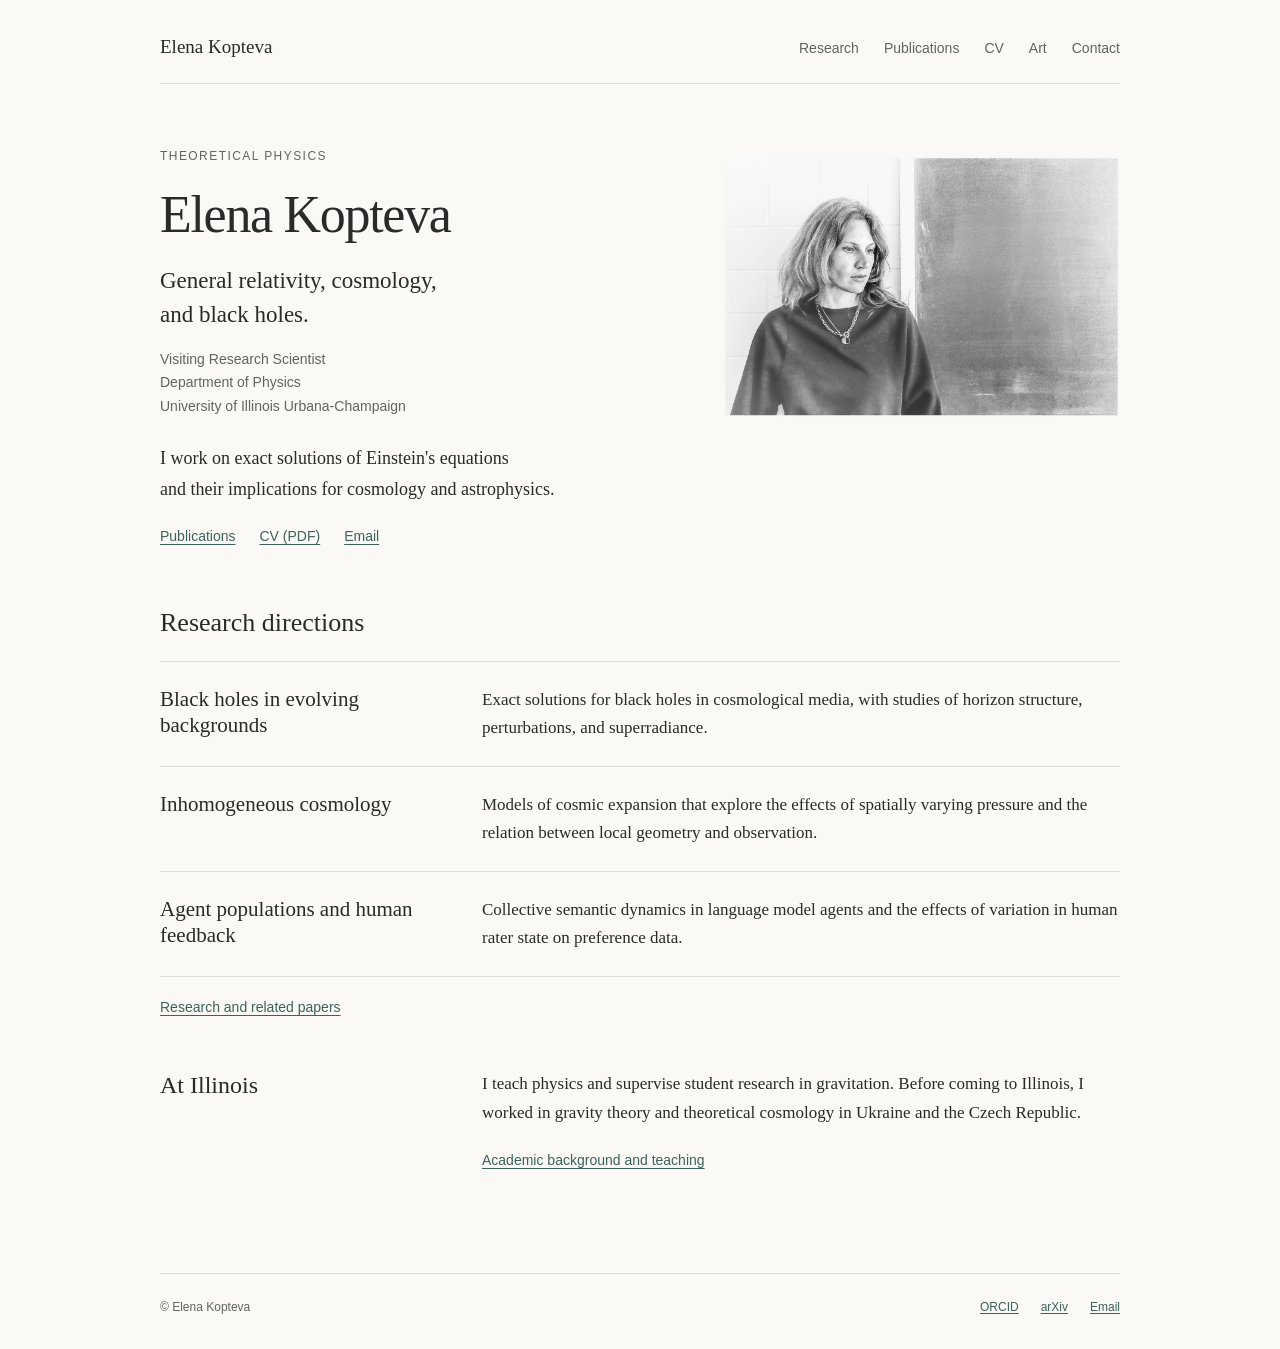
==== index.html @ e022f146 "Update index.html br" ====
<!DOCTYPE html>
<html lang="en">
<head>
  <meta charset="utf-8">
  <meta name="viewport" content="width=device-width, initial-scale=1">
  <title>Elena Kopteva | Theoretical physics</title>
  <meta name="description" content="Elena Kopteva, theoretical physicist at the University of Illinois Urbana-Champaign. General relativity, cosmology, black holes, and agent research.">
  <meta name="color-scheme" content="light">
  <link rel="canonical" href="https://elena-kopteva.github.io/">
  <meta property="og:title" content="Elena Kopteva | Theoretical physics">
  <meta property="og:description" content="Elena Kopteva, theoretical physicist at the University of Illinois Urbana-Champaign. General relativity, cosmology, black holes, and agent research.">
  <meta property="og:type" content="website">
  <meta property="og:url" content="https://elena-kopteva.github.io/">
  <meta property="og:image" content="https://elena-kopteva.github.io/assets/profile.jpg">
  <meta property="og:image:alt" content="Elena Kopteva beside a blackboard">
  <link rel="stylesheet" href="assets/site.css">
  <script src="assets/legacy-links.js" defer></script>
  <script type="application/ld+json">
{
  "@context": "https://schema.org",
  "@type": "Person",
  "name": "Elena Kopteva",
  "alternateName": "Olena Koptieva",
  "url": "https://elena-kopteva.github.io",
  "email": "mailto:koptieva@illinois.edu",
  "jobTitle": "Visiting Research Scientist (Teaching and Research)",
  "description": "Theoretical physicist specializing in exact solutions of Einstein's equations, black holes in evolving cosmological backgrounds, black hole perturbations, superradiance, and quasinormal modes.",
  "affiliation": {
    "@type": "Organization",
    "name": "University of Illinois Urbana-Champaign",
    "url": "https://illinois.edu"
  },
  "identifier": [
    {
      "@type": "PropertyValue",
      "propertyID": "ORCID",
      "value": "https://orcid.org/0000-0001-8364-0481"
    },
    {
      "@type": "PropertyValue",
      "propertyID": "arXiv",
      "value": "https://arxiv.org/a/kopteva_e_1"
    }
  ],
  "knowsAbout": [
    "General Relativity",
    "Exact Solutions of Einstein's Equations",
    "Black Hole Physics",
    "Cosmological Models",
    "Quasinormal Modes",
    "Superradiance",
    "Kiselev Spacetimes",
    "Stephani Cosmologies",
    "Nonlinear Dynamics"
  ],
  "knowsLanguage": [
    "English",
    "Ukrainian",
    "Russian",
    "Czech"
  ],
  "sameAs": [
    "https://orcid.org/0000-0001-8364-0481",
    "https://arxiv.org/a/kopteva_e_1",
    "https://github.com/elena-kopteva",
    "https://www.linkedin.com/in/elena-kopteva-72948434/"
  ],
  "subjectOf": {
    "@type": "DigitalDocument",
    "name": "Curriculum Vitae (structured)",
    "encodingFormat": "application/json",
    "url": "https://elena-kopteva.github.io/cv.json"
  },
  "image": "https://elena-kopteva.github.io/assets/profile.jpg"
}
  </script>
</head>
<body>
  <a class="skip-link" href="#main">Skip to content</a>
  <header class="site-header container">
    <div class="header-inner">
      <a class="brand" href="index.html" aria-current="page">Elena Kopteva</a>
      <nav class="site-nav" aria-label="Main navigation">
        <a href="research.html">Research</a>
        <a href="publications.html">Publications</a>
        <a href="cv.html">CV</a>
        <a href="art.html">Art</a>
        <a href="contact.html">Contact</a>
      </nav>
    </div>
  </header>
  <main id="main" class="container" tabindex="-1">
    <section class="intro" aria-labelledby="identity-heading">
      <div>
        <p class="eyebrow">Theoretical physics</p>
        <h1 id="identity-heading">Elena Kopteva</h1>
        <p class="identity">General relativity, cosmology,<br>and black holes.</p>
        <p class="affiliation">Visiting Research Scientist<br>Department of Physics<br>University of Illinois Urbana-Champaign</p>
        <p>I work on exact solutions of Einstein's equations<br>and their implications for cosmology and astrophysics.</p>
        <div class="text-links"><a href="publications.html">Publications</a><a href="assets/CV.pdf">CV (PDF)</a><a href="mailto:koptieva@illinois.edu">Email</a></div>
      </div>
      <figure class="portrait">
        <img src="assets/profile.jpg" width="1332" height="878" alt="Elena Kopteva beside a blackboard">
      </figure>
    </section>

    <section class="home-section" id="research" aria-labelledby="research-heading">
      <h2 id="research-heading">Research directions</h2>
      <div class="research-list">
        <article class="research-item">
          <h3><a href="research.html#black-holes">Black holes in evolving backgrounds</a></h3>
          <p>Exact solutions for black holes in cosmological media, with studies of horizon structure, perturbations, and superradiance.</p>
        </article>
        <article class="research-item">
          <h3><a href="research.html#cosmology">Inhomogeneous cosmology</a></h3>
          <p>Models of cosmic expansion that explore the effects of spatially varying pressure and the relation between local geometry and observation.</p>
        </article>
        <article class="research-item">
          <h3><a href="research.html#agent-systems">Agent populations and human feedback</a></h3>
          <p>Collective semantic dynamics in language model agents and the effects of variation in human rater state on preference data.</p>
        </article>
      </div>
      <p class="section-link"><a href="research.html">Research and related papers</a></p>
    </section>

    <section class="home-note" id="about" aria-labelledby="about-heading">
      <h2 id="about-heading">At Illinois</h2>
      <div>
        <p>I teach physics and supervise student research in gravitation. Before coming to Illinois, I worked in gravity theory and theoretical cosmology in Ukraine and the Czech Republic.</p>
        <p class="section-link"><a href="cv.html">Academic background and teaching</a></p>
      </div>
    </section>
  </main>
  <footer class="site-footer container">
    <div class="footer-inner">
      <span>© Elena Kopteva</span>
      <div class="footer-links">
        <a href="https://orcid.org/0000-0001-8364-0481">ORCID</a>
        <a href="https://arxiv.org/a/kopteva_e_1">arXiv</a>
        <a href="mailto:koptieva@illinois.edu">Email</a>
      </div>
    </div>
  </footer>
</body>
</html>
---- assets/site.css ----
:root {
  color-scheme: light;
  --paper: #faf9f6;
  --ink: #292b28;
  --muted: #62645e;
  --accent: #3d625b;
  --rule: #dcded7;
  --serif: Georgia, 'Times New Roman', serif;
  --sans: -apple-system, BlinkMacSystemFont, 'Segoe UI', sans-serif;
}
* { box-sizing: border-box; }
body { margin: 0; background: var(--paper); color: var(--ink); font: 18px/1.7 var(--serif); }
a { color: var(--accent); text-decoration-thickness: 1px; text-underline-offset: .2em; }
a:hover { color: var(--ink); }
a:focus-visible { outline: 2px solid var(--accent); outline-offset: 5px; }
img { display: block; max-width: 100%; height: auto; }
.container { width: min(960px, calc(100% - 64px)); margin-inline: auto; }
.site-header { padding-top: 34px; }
.header-inner { display: flex; align-items: baseline; justify-content: space-between; gap: 32px; padding-bottom: 22px; border-bottom: 1px solid var(--rule); }
.brand { font: 19px/1.4 var(--serif); color: var(--ink); text-decoration: none; white-space: nowrap; }
.site-nav { display: flex; flex-wrap: wrap; gap: 10px 25px; font: 14px/1.8 var(--sans); }
.site-nav a { color: var(--muted); text-decoration: none; }
.site-nav a:hover, .site-nav a[aria-current='page'] { color: var(--ink); text-decoration: underline; text-underline-offset: .5em; }
.skip-link { position: absolute; left: 20px; top: -100px; background: var(--paper); padding: 8px 16px; z-index: 2; }
.skip-link:focus { top: 12px; }
main { min-height: 62vh; padding-top: 62px; padding-bottom: 80px; }
h1, h2, h3 { font-family: var(--serif); font-weight: 400; line-height: 1.25; }
h1 { font-size: clamp(37px, 4.3vw, 52px); letter-spacing: -.025em; margin: 0 0 25px; }
h2 { font-size: 29px; margin: 0 0 21px; }
h3 { font-size: 23px; margin: 0 0 12px; }
p { margin: 0 0 20px; }
.eyebrow { font: 12px/1.7 var(--sans); letter-spacing: .12em; text-transform: uppercase; color: var(--muted); margin-bottom: 15px; }
.muted, .metadata { color: var(--muted); }
.metadata { font: 14px/1.65 var(--sans); }
.intro { display: grid; grid-template-columns: minmax(0, 1.3fr) minmax(0, 1fr); gap: 48px; align-items: start; }
.intro h1 { margin-bottom: 17px; }
.identity { font-size: 23px; line-height: 1.5; margin-bottom: 15px; }
.affiliation { font: 14px/1.7 var(--sans); color: var(--muted); margin-bottom: 24px; }
.portrait { margin: 10px 0 0; }
.portrait img { width: 100%; }
.text-links { display: flex; flex-wrap: wrap; gap: 10px 24px; font: 14px/1.8 var(--sans); }
.home-section { margin-top: 58px; }
.home-section > h2 { font-size: 26px; }
.research-list { border-top: 1px solid var(--rule); }
.research-item { display: grid; grid-template-columns: 280px minmax(0, 1fr); gap: 42px; padding: 24px 0; border-bottom: 1px solid var(--rule); }
.research-item h3 { font-size: 21px; margin: 0; }
.research-item h3 a { color: var(--ink); text-decoration: none; }
.research-item h3 a:hover { text-decoration: underline; }
.research-item p { font-size: 17px; line-height: 1.65; margin: 0; }
.section-link { margin-top: 18px; font: 14px/1.8 var(--sans); }
.home-note { display: grid; grid-template-columns: 280px minmax(0, 1fr); gap: 42px; margin-top: 50px; }
.home-note h2 { font-size: 24px; }
.home-note p { font-size: 17px; }
.home-note .section-link { font-size: 14px; }
.page-heading { margin-bottom: 48px; max-width: 700px; }
.page-heading h1 { margin-bottom: 19px; }
.prose { max-width: 690px; }
.research-section { margin-top: 52px; padding-top: 36px; border-top: 1px solid var(--rule); }
.research-section h3 { margin-top: 32px; }
.paper-links { padding-left: 22px; font-size: 16px; }
.paper-links li { margin-bottom: 9px; }
.research-figure { max-width: 320px; margin: 30px 0 0; }
.research-figure figcaption { font: 13px/1.6 var(--sans); color: var(--muted); margin-top: 12px; }
.contents { display: flex; flex-wrap: wrap; gap: 8px 24px; font: 14px/1.7 var(--sans); margin-top: 25px; }
.publication-year { display: grid; grid-template-columns: 90px minmax(0, 1fr); gap: 30px; padding-top: 30px; margin-top: 32px; border-top: 1px solid var(--rule); }
.publication-year > h2 { font-size: 24px; }
.publication-list { list-style: none; margin: 0; padding: 0; }
.publication { margin-bottom: 30px; }
.publication h3 { font-size: 20px; line-height: 1.45; margin: 0 0 8px; }
.publication h3 a { color: var(--ink); text-decoration: none; }
.publication h3 a:hover { text-decoration: underline; }
.publication p { margin: 0 0 5px; font-size: 15px; line-height: 1.6; }
.publication .text-links { font-size: 13px; gap: 18px; margin-top: 8px; }
.cv-section { max-width: 730px; border-top: 1px solid var(--rule); margin-top: 42px; padding-top: 28px; }
.cv-entry { margin-top: 25px; }
.cv-entry h3 { font-size: 20px; margin-bottom: 7px; }
.cv-entry p, .cv-entry li { font-size: 16px; margin-bottom: 8px; }
.cv-entry ul { padding-left: 22px; margin-top: 8px; }
.cv-entry .metadata { font-size: 13px; }
.cv-detail { margin: 8px 0; font-size: 16px; }
.cv-detail dt { font: 12px/1.7 var(--sans); color: var(--muted); }
.cv-detail dd { margin: 0; }
.teaching-terms { width: 100%; border-collapse: collapse; font: 13px/1.6 var(--sans); margin-top: 14px; }
.teaching-terms th, .teaching-terms td { text-align: left; vertical-align: top; padding: 8px 12px 8px 0; border-bottom: 1px solid var(--rule); }
.teaching-terms th { font-weight: 500; color: var(--muted); }
.teaching-terms th:first-child { width: 25%; }
.gallery { display: grid; grid-template-columns: repeat(2, minmax(0, 1fr)); align-items: start; gap: 48px 40px; }
.gallery figure { margin: 0; }
.gallery img { width: 100%; height: 340px; object-fit: contain; object-position: left center; }
.gallery figcaption { margin-top: 16px; font: 13px/1.7 var(--sans); color: var(--muted); }
.gallery figcaption strong { display: block; font: 19px/1.5 var(--serif); color: var(--ink); margin-bottom: 3px; }
.contact-email { font-size: 25px; overflow-wrap: anywhere; }
.site-footer { border-top: 1px solid var(--rule); padding: 23px 0 30px; font: 12px/1.8 var(--sans); color: var(--muted); }
.footer-inner { display: flex; flex-wrap: wrap; justify-content: space-between; gap: 8px 24px; }
.footer-links { display: flex; flex-wrap: wrap; gap: 22px; }
[id] { scroll-margin-top: 24px; }
@media (max-width: 760px) {
  .container { width: calc(100% - 40px); }
  .site-header { padding-top: 22px; }
  .header-inner { display: block; padding-bottom: 19px; }
  .site-nav { margin-top: 16px; gap: 10px 23px; }
  main { padding-top: 38px; padding-bottom: 52px; }
  .intro { grid-template-columns: minmax(0, 1fr) 280px; gap: 28px; }
  .identity { font-size: 21px; }
  .research-item, .home-note { grid-template-columns: 220px minmax(0, 1fr); gap: 24px; }
  .gallery { gap: 36px 25px; }
  .gallery img { height: 260px; }
}
@media (max-width: 680px) {
  .intro { display: flex; flex-direction: column; gap: 26px; }
  .portrait { width: min(100%, 400px); margin-top: 0; }
}
@media (max-width: 560px) {
  body { font-size: 17px; }
  .research-item, .home-note { grid-template-columns: 1fr; gap: 12px; }
  .home-section { margin-top: 40px; }
  .home-note { margin-top: 36px; }
  .home-note h2 { margin-bottom: 0; }
  .publication-year { grid-template-columns: 1fr; gap: 8px; }
  .publication-year > h2 { margin-bottom: 10px; }
  .gallery { grid-template-columns: 1fr; gap: 36px; }
  .gallery img { height: auto; max-height: 460px; object-position: left; }
  .page-heading { margin-bottom: 35px; }
}
@media print {
  body { background: #fff; font-size: 11pt; color: #000; }
  .container { width: 100%; }
  .site-header, .site-footer, .contents, .skip-link { display: none; }
  main { padding: 0; }
  a { color: #000; }
  h2, h3 { break-after: avoid; }
  .publication, .cv-entry, .gallery figure { break-inside: avoid; }
}
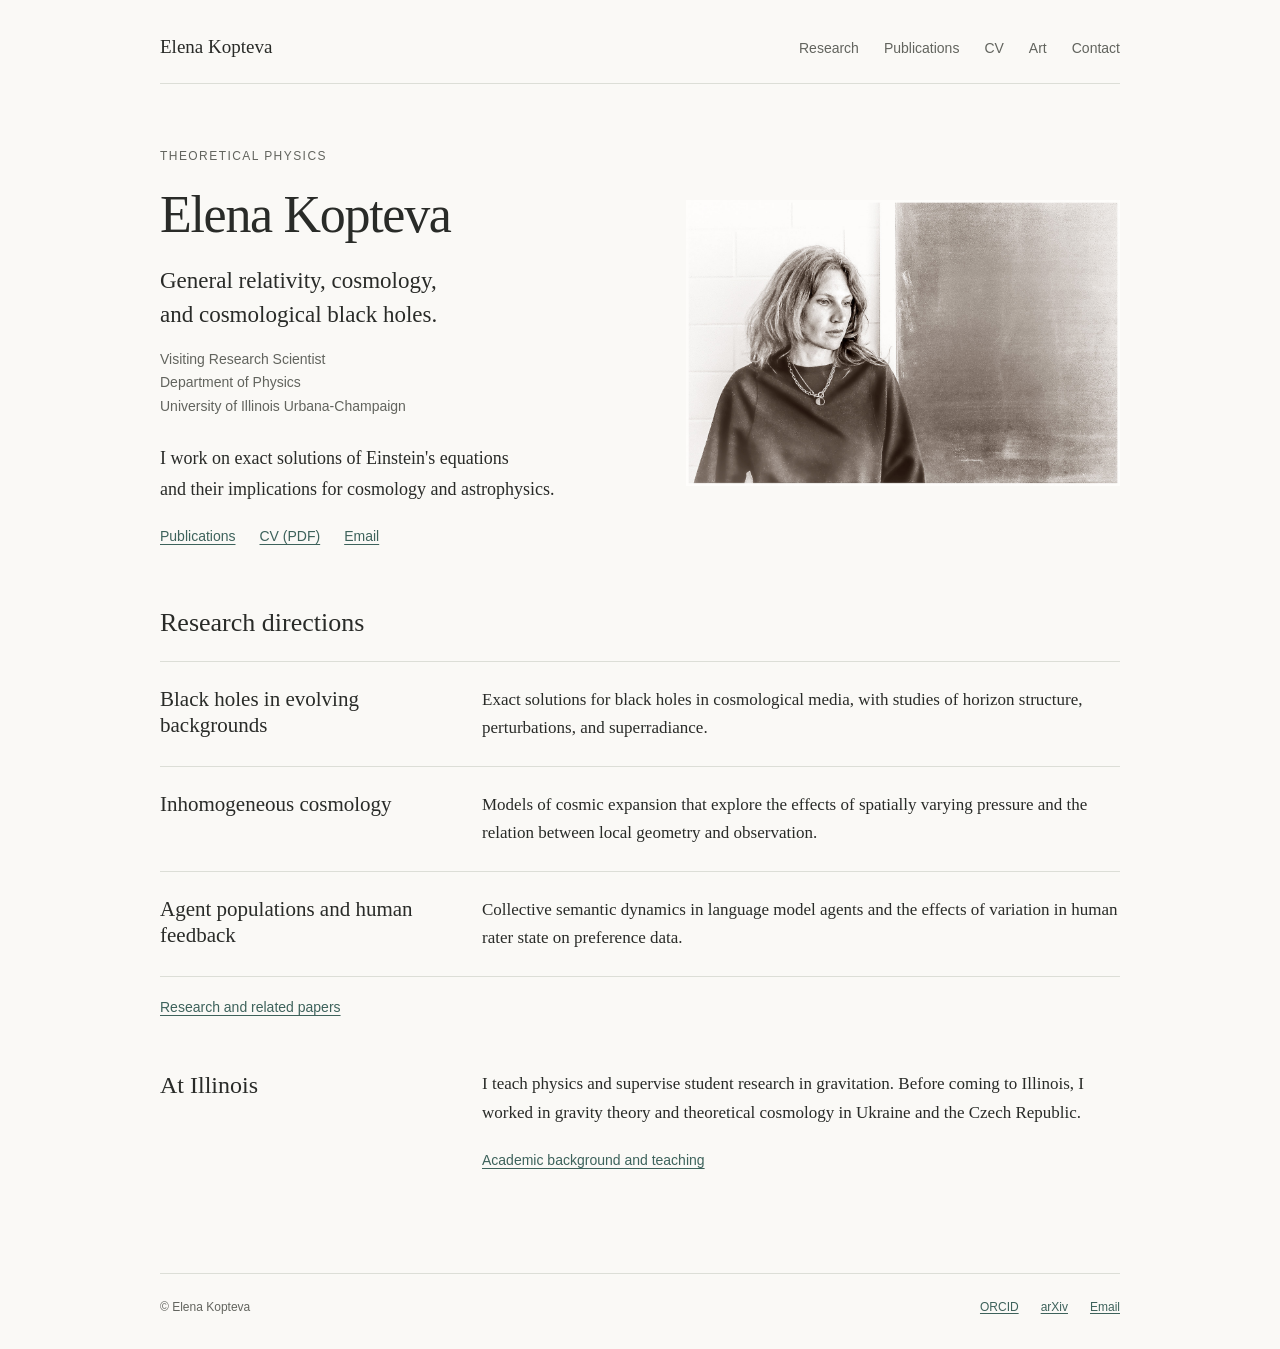
==== commit e12f9299: "Update index.html cosmological black holes" ====
--- a/index.html
+++ b/index.html
@@ -94,7 +94,7 @@
       <div>
         <p class="eyebrow">Theoretical physics</p>
         <h1 id="identity-heading">Elena Kopteva</h1>
-        <p class="identity">General relativity, cosmology,<br>and black holes.</p>
+        <p class="identity">General relativity, cosmology,<br>and cosmological black holes.</p>
         <p class="affiliation">Visiting Research Scientist<br>Department of Physics<br>University of Illinois Urbana-Champaign</p>
         <p>I work on exact solutions of Einstein's equations<br>and their implications for cosmology and astrophysics.</p>
         <div class="text-links"><a href="publications.html">Publications</a><a href="assets/CV.pdf">CV (PDF)</a><a href="mailto:koptieva@illinois.edu">Email</a></div>
--- a/assets/site.css
+++ b/assets/site.css
@@ -32,11 +32,11 @@
 .eyebrow { font: 12px/1.7 var(--sans); letter-spacing: .12em; text-transform: uppercase; color: var(--muted); margin-bottom: 15px; }
 .muted, .metadata { color: var(--muted); }
 .metadata { font: 14px/1.65 var(--sans); }
-.intro { display: grid; grid-template-columns: minmax(0, 1.3fr) minmax(0, 1fr); gap: 48px; align-items: start; }
+.intro { display: grid; grid-template-columns: minmax(0, 1.1fr) minmax(0, 1fr); gap: 48px; align-items: start; }
 .intro h1 { margin-bottom: 17px; }
 .identity { font-size: 23px; line-height: 1.5; margin-bottom: 15px; }
 .affiliation { font: 14px/1.7 var(--sans); color: var(--muted); margin-bottom: 24px; }
-.portrait { margin: 10px 0 0; }
+.portrait { margin: 54px 0 0; }
 .portrait img { width: 100%; }
 .text-links { display: flex; flex-wrap: wrap; gap: 10px 24px; font: 14px/1.8 var(--sans); }
 .home-section { margin-top: 58px; }
@@ -101,6 +101,7 @@
   .site-nav { margin-top: 16px; gap: 10px 23px; }
   main { padding-top: 38px; padding-bottom: 52px; }
   .intro { grid-template-columns: minmax(0, 1fr) 280px; gap: 28px; }
+  .portrait { margin-top: 32px; }
   .identity { font-size: 21px; }
   .research-item, .home-note { grid-template-columns: 220px minmax(0, 1fr); gap: 24px; }
   .gallery { gap: 36px 25px; }
@@ -108,7 +109,7 @@
 }
 @media (max-width: 680px) {
   .intro { display: flex; flex-direction: column; gap: 26px; }
-  .portrait { width: min(100%, 400px); margin-top: 0; }
+  .portrait { width: min(100%, 440px); margin-top: 0; }
 }
 @media (max-width: 560px) {
   body { font-size: 17px; }
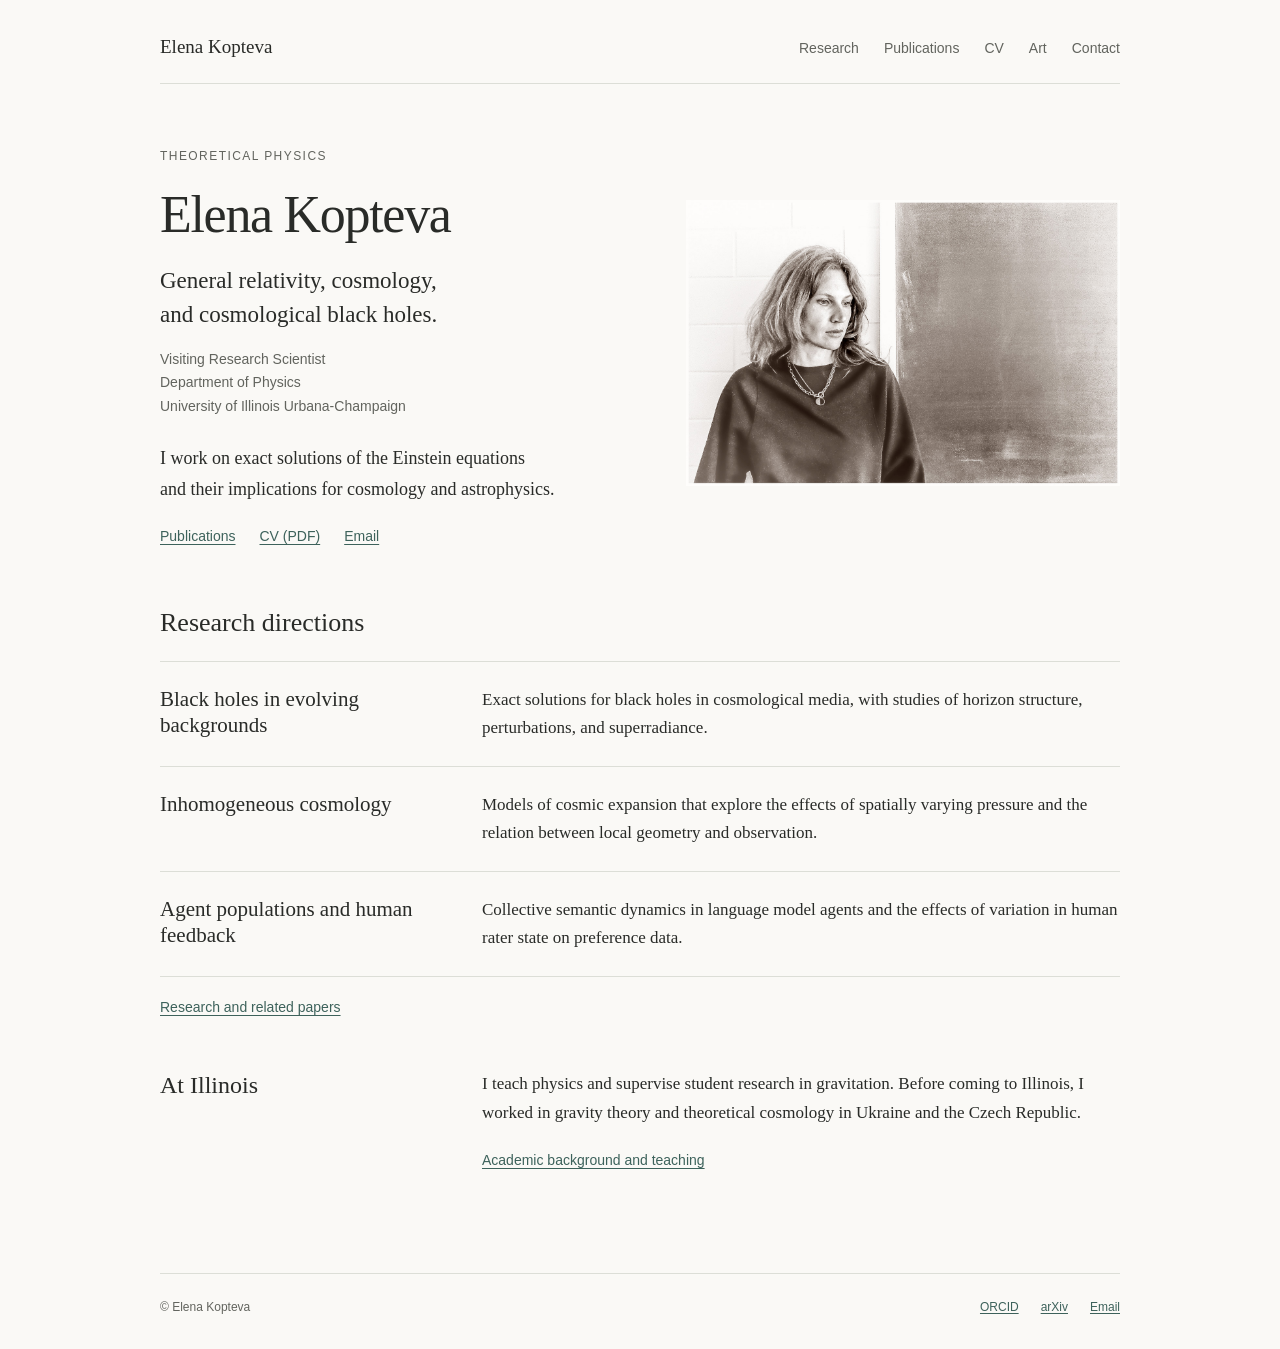
==== commit 20849892: "Update index.html the Einstein equations 2" ====
--- a/index.html
+++ b/index.html
@@ -24,7 +24,7 @@
   "url": "https://elena-kopteva.github.io",
   "email": "mailto:koptieva@illinois.edu",
   "jobTitle": "Visiting Research Scientist (Teaching and Research)",
-  "description": "Theoretical physicist specializing in exact solutions of Einstein's equations, black holes in evolving cosmological backgrounds, black hole perturbations, superradiance, and quasinormal modes.",
+  "description": "Theoretical physicist specializing in exact solutions of the Einstein equations, black holes in evolving cosmological backgrounds, black hole perturbations, superradiance, and quasinormal modes.",
   "affiliation": {
     "@type": "Organization",
     "name": "University of Illinois Urbana-Champaign",
@@ -96,7 +96,7 @@
         <h1 id="identity-heading">Elena Kopteva</h1>
         <p class="identity">General relativity, cosmology,<br>and cosmological black holes.</p>
         <p class="affiliation">Visiting Research Scientist<br>Department of Physics<br>University of Illinois Urbana-Champaign</p>
-        <p>I work on exact solutions of Einstein's equations<br>and their implications for cosmology and astrophysics.</p>
+        <p>I work on exact solutions of the Einstein equations<br>and their implications for cosmology and astrophysics.</p>
         <div class="text-links"><a href="publications.html">Publications</a><a href="assets/CV.pdf">CV (PDF)</a><a href="mailto:koptieva@illinois.edu">Email</a></div>
       </div>
       <figure class="portrait">
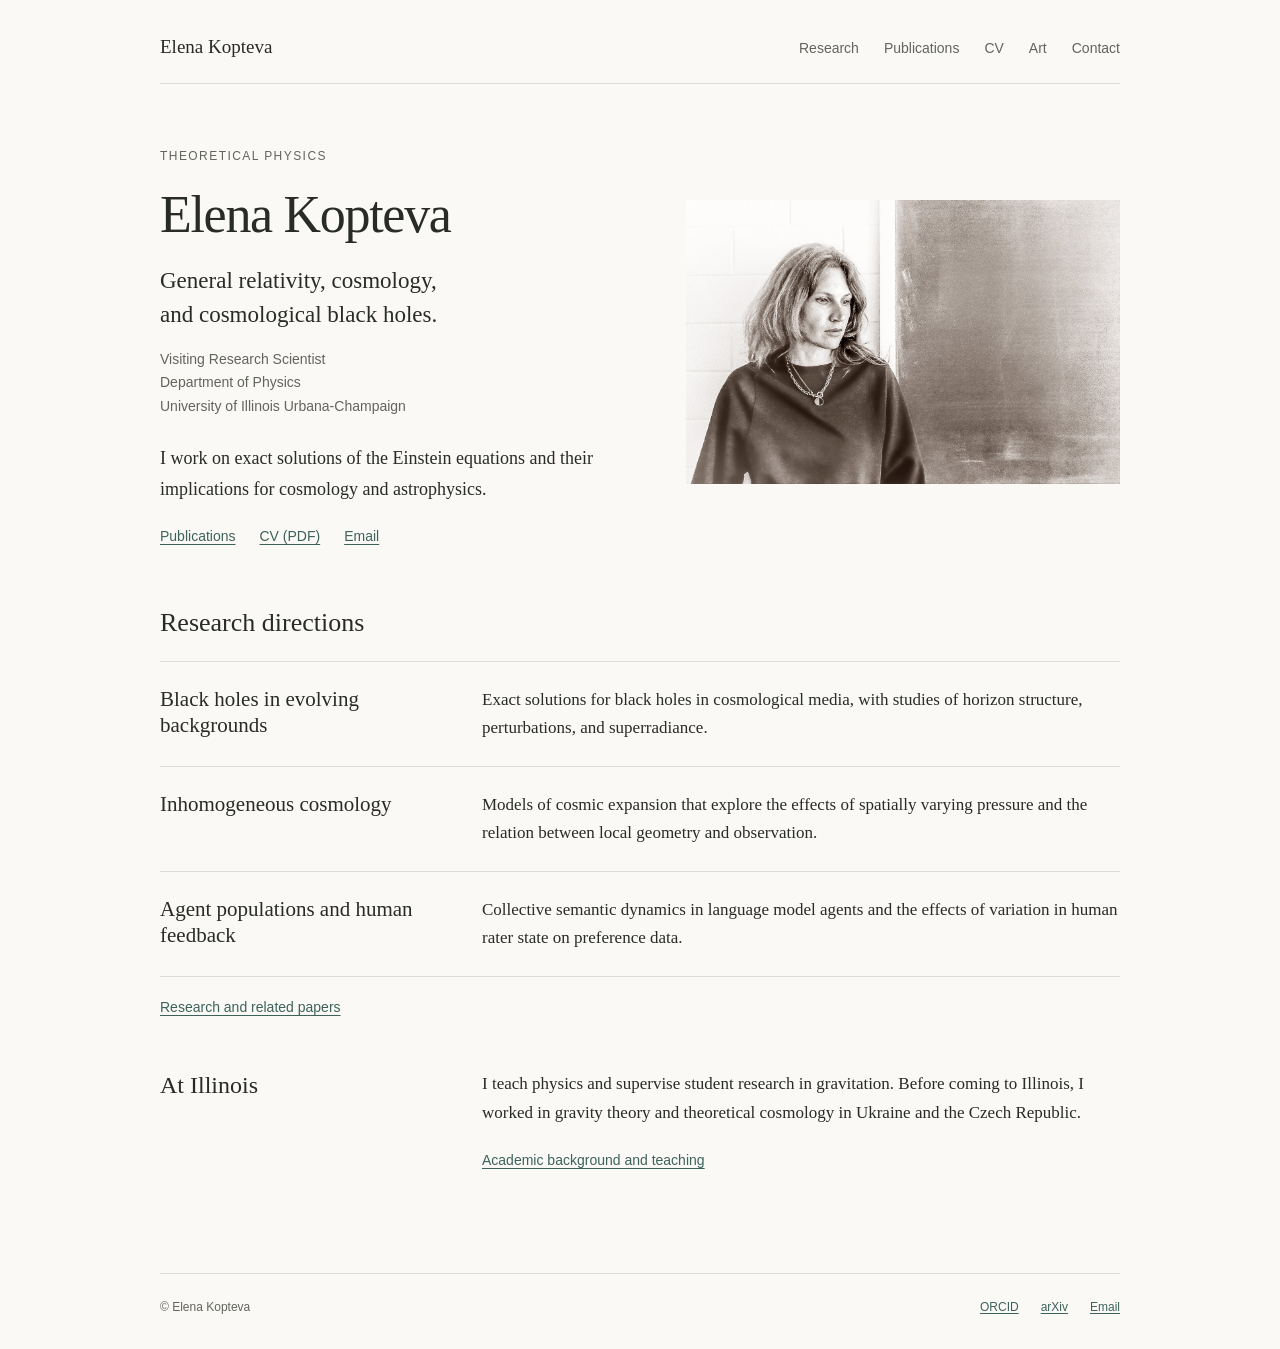
==== commit 1a6059f1: "Update index.html" ====
--- a/index.html
+++ b/index.html
@@ -96,7 +96,7 @@
         <h1 id="identity-heading">Elena Kopteva</h1>
         <p class="identity">General relativity, cosmology,<br>and cosmological black holes.</p>
         <p class="affiliation">Visiting Research Scientist<br>Department of Physics<br>University of Illinois Urbana-Champaign</p>
-        <p>I work on exact solutions of the Einstein equations<br>and their implications for cosmology and astrophysics.</p>
+        <p>I work on exact solutions of the Einstein equations and their implications for cosmology and astrophysics.</p>
         <div class="text-links"><a href="publications.html">Publications</a><a href="assets/CV.pdf">CV (PDF)</a><a href="mailto:koptieva@illinois.edu">Email</a></div>
       </div>
       <figure class="portrait">
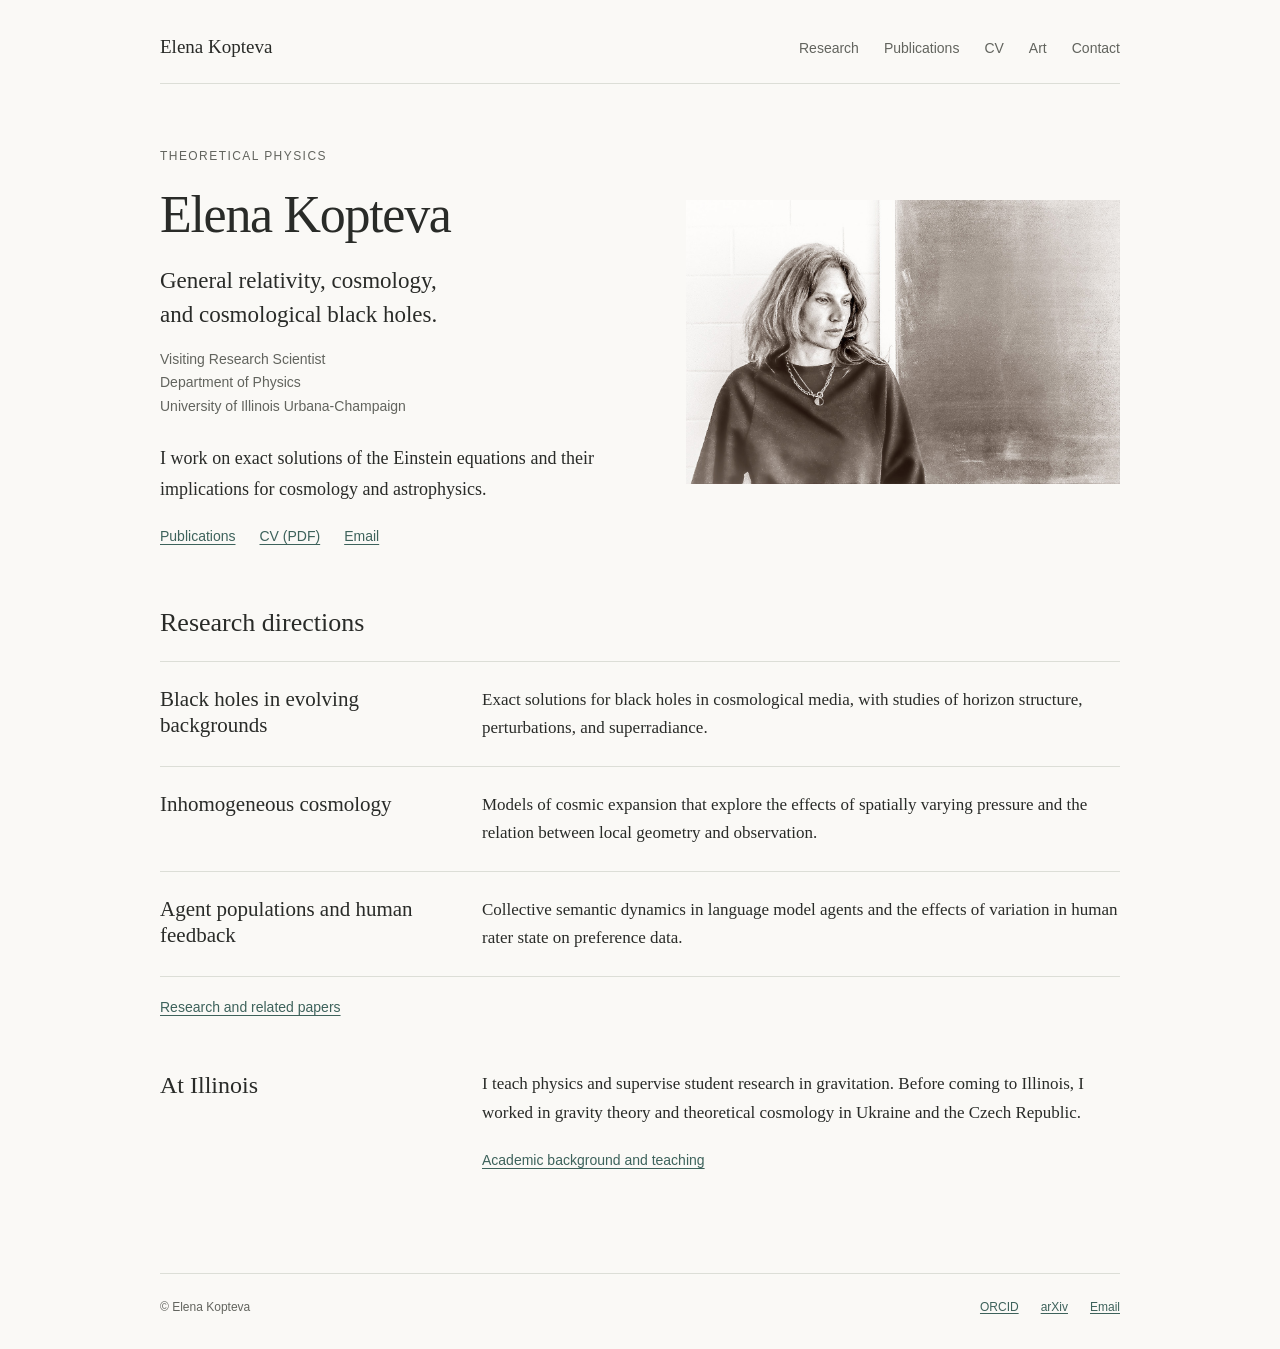
==== commit 6d250003: "Justify the homepage research statement" ====
--- a/index.html
+++ b/index.html
@@ -96,7 +96,7 @@
         <h1 id="identity-heading">Elena Kopteva</h1>
         <p class="identity">General relativity, cosmology,<br>and cosmological black holes.</p>
         <p class="affiliation">Visiting Research Scientist<br>Department of Physics<br>University of Illinois Urbana-Champaign</p>
-        <p>I work on exact solutions of the Einstein equations and their implications for cosmology and astrophysics.</p>
+        <p class="research-text">I work on exact solutions of the Einstein equations and their implications for cosmology and astrophysics.</p>
         <div class="text-links"><a href="publications.html">Publications</a><a href="assets/CV.pdf">CV (PDF)</a><a href="mailto:koptieva@illinois.edu">Email</a></div>
       </div>
       <figure class="portrait">
--- a/assets/site.css
+++ b/assets/site.css
@@ -33,6 +33,8 @@
 .muted, .metadata { color: var(--muted); }
 .metadata { font: 14px/1.65 var(--sans); }
 .intro { display: grid; grid-template-columns: minmax(0, 1.1fr) minmax(0, 1fr); gap: 48px; align-items: start; }
+.intro > div { max-width: 434px; }
+.intro .research-text { text-align: justify; text-justify: inter-word; }
 .intro h1 { margin-bottom: 17px; }
 .identity { font-size: 23px; line-height: 1.5; margin-bottom: 15px; }
 .affiliation { font: 14px/1.7 var(--sans); color: var(--muted); margin-bottom: 24px; }
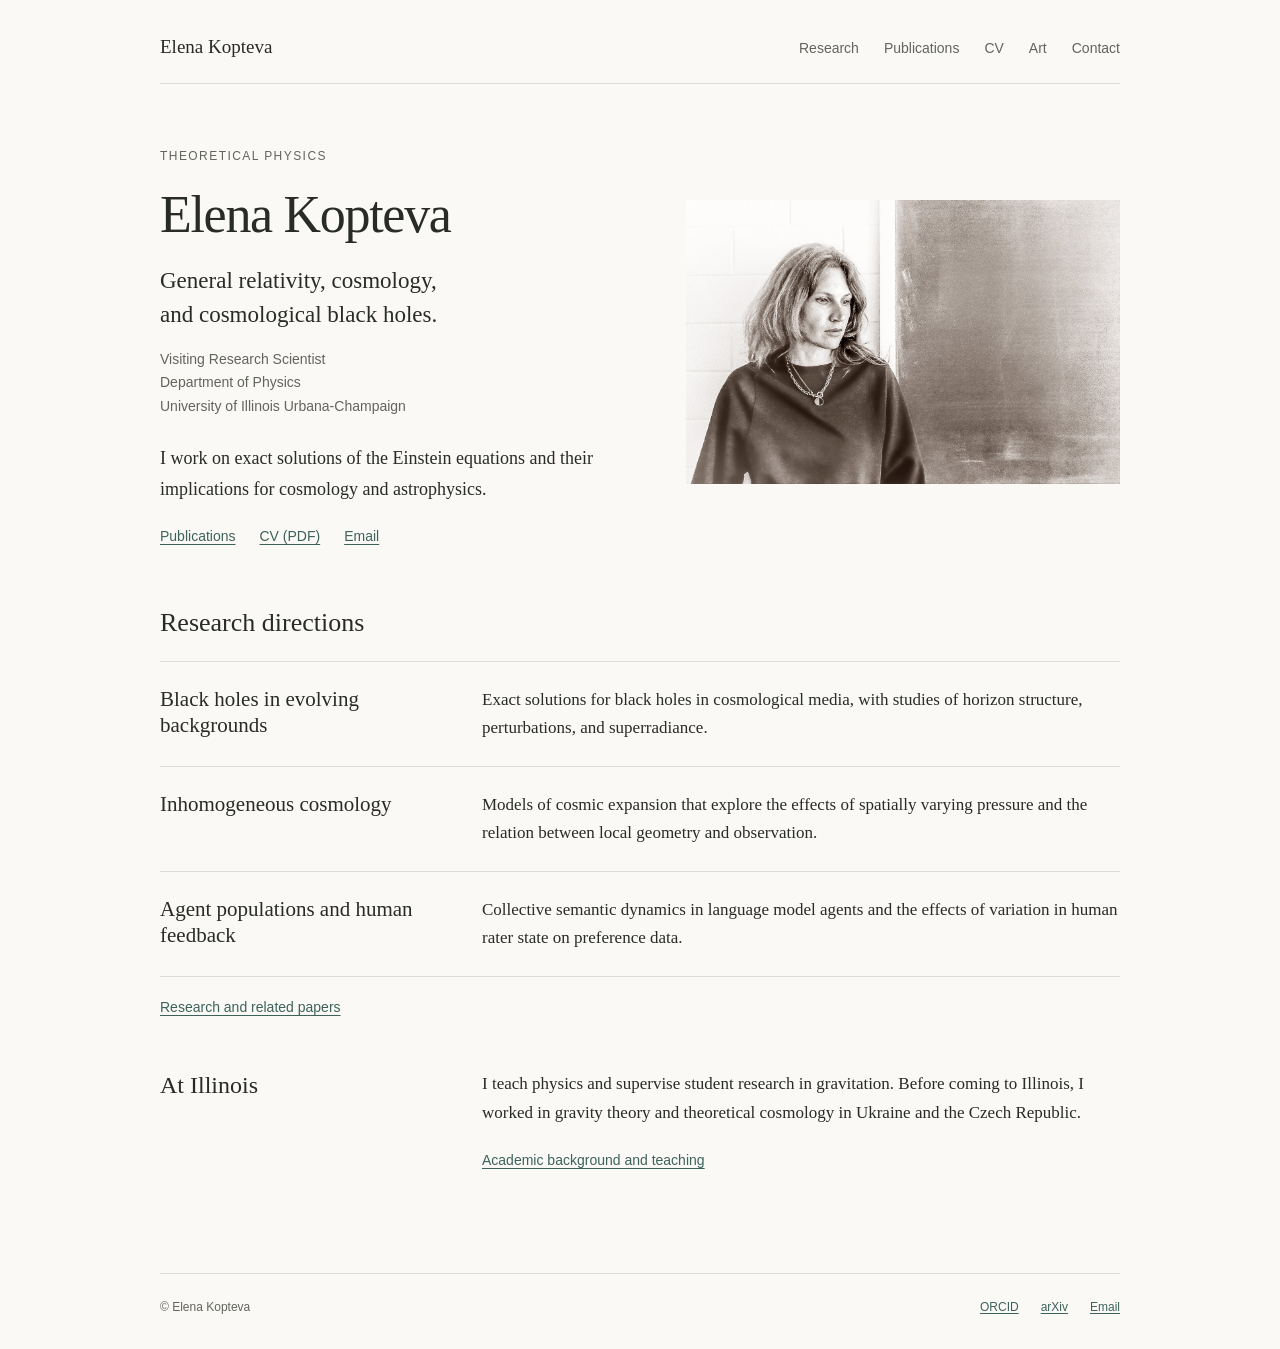
==== commit 0de7db12: "Update index.html no justify in hero" ====
--- a/index.html
+++ b/index.html
@@ -96,7 +96,7 @@
         <h1 id="identity-heading">Elena Kopteva</h1>
         <p class="identity">General relativity, cosmology,<br>and cosmological black holes.</p>
         <p class="affiliation">Visiting Research Scientist<br>Department of Physics<br>University of Illinois Urbana-Champaign</p>
-        <p class="research-text">I work on exact solutions of the Einstein equations and their implications for cosmology and astrophysics.</p>
+        <p>I work on exact solutions of the Einstein equations and their implications for cosmology and astrophysics.</p>
         <div class="text-links"><a href="publications.html">Publications</a><a href="assets/CV.pdf">CV (PDF)</a><a href="mailto:koptieva@illinois.edu">Email</a></div>
       </div>
       <figure class="portrait">
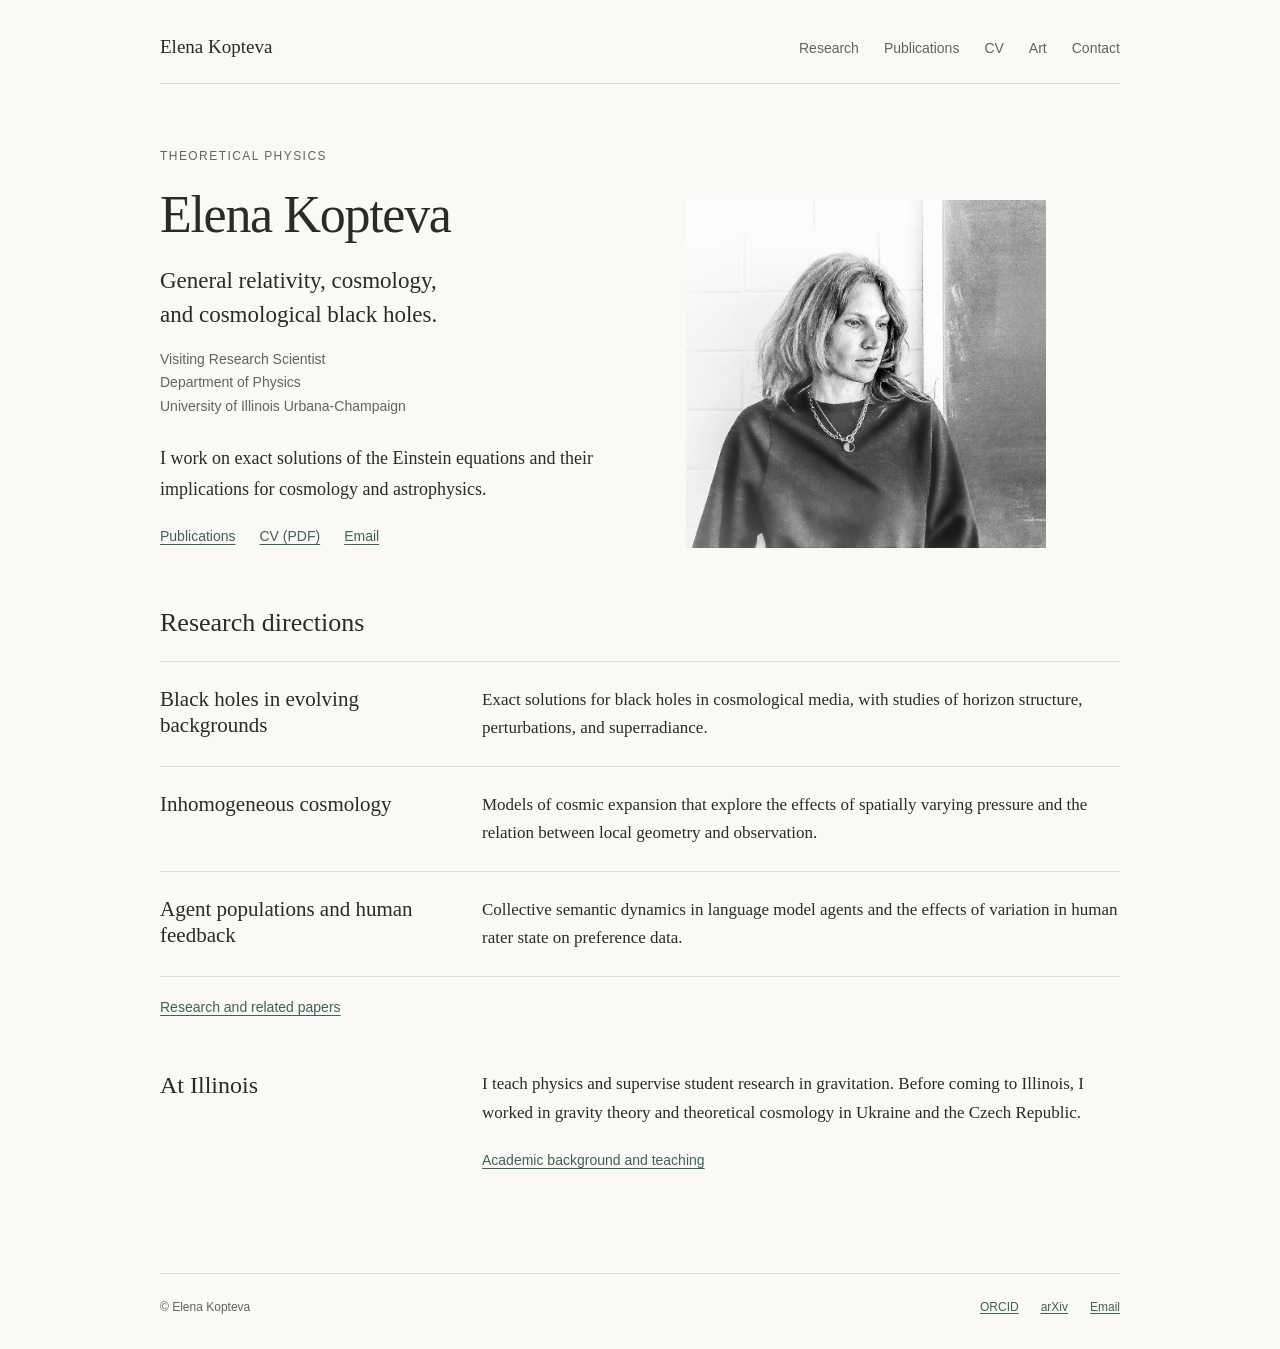
==== commit a78c845a: "Balance the resized portrait with the homepage text" ====
--- a/index.html
+++ b/index.html
@@ -100,7 +100,7 @@
         <div class="text-links"><a href="publications.html">Publications</a><a href="assets/CV.pdf">CV (PDF)</a><a href="mailto:koptieva@illinois.edu">Email</a></div>
       </div>
       <figure class="portrait">
-        <img src="assets/profile.jpg" width="1332" height="878" alt="Elena Kopteva beside a blackboard">
+        <img src="assets/profile.jpg" width="889" height="859" alt="Elena Kopteva beside a blackboard">
       </figure>
     </section>
 
--- a/assets/site.css
+++ b/assets/site.css
@@ -38,7 +38,7 @@
 .intro h1 { margin-bottom: 17px; }
 .identity { font-size: 23px; line-height: 1.5; margin-bottom: 15px; }
 .affiliation { font: 14px/1.7 var(--sans); color: var(--muted); margin-bottom: 24px; }
-.portrait { margin: 54px 0 0; }
+.portrait { max-width: 360px; margin: 54px 0 0; }
 .portrait img { width: 100%; }
 .text-links { display: flex; flex-wrap: wrap; gap: 10px 24px; font: 14px/1.8 var(--sans); }
 .home-section { margin-top: 58px; }
